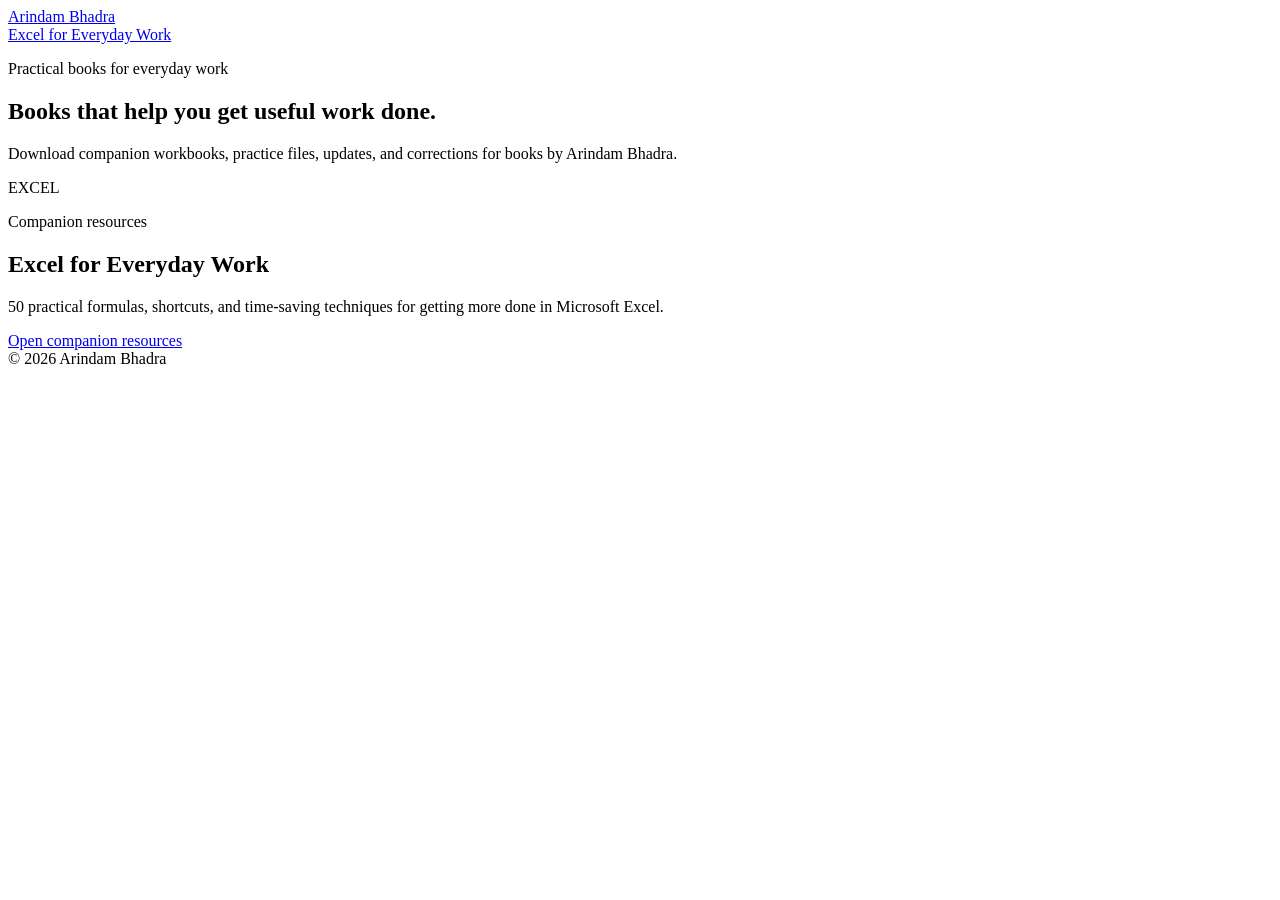
==== index.html @ acb65450 "Initialize author companion site" ====
<!doctype html>
<html lang="en">
<head>
  <meta charset="utf-8" />
  <meta name="viewport" content="width=device-width, initial-scale=1" />
  <meta name="description" content="Companion resources for practical books by Arindam Bhadra." />
  <title>Arindam Bhadra | Books & Companion Resources</title>
  <link rel="stylesheet" href="/styles.css" />
</head>
<body>
  <header class="site-header">
    <a class="brand" href="/">Arindam Bhadra</a>
    <nav><a href="/excel/">Excel for Everyday Work</a></nav>
  </header>
  <main class="shell">
    <section class="hero">
      <p class="eyebrow">Practical books for everyday work</p>
      <h1>Books that help you get useful work done.</h1>
      <p class="lede">Download companion workbooks, practice files, updates, and corrections for books by Arindam Bhadra.</p>
    </section>
    <section class="book-grid" aria-label="Books">
      <article class="book-card">
        <div class="book-mark">EXCEL</div>
        <div>
          <p class="eyebrow">Companion resources</p>
          <h2>Excel for Everyday Work</h2>
          <p>50 practical formulas, shortcuts, and time-saving techniques for getting more done in Microsoft Excel.</p>
          <a class="button" href="/excel/">Open companion resources</a>
        </div>
      </article>
    </section>
  </main>
  <footer>© <span id="year"></span> Arindam Bhadra</footer>
  <script>document.getElementById('year').textContent = new Date().getFullYear();</script>
</body>
</html>
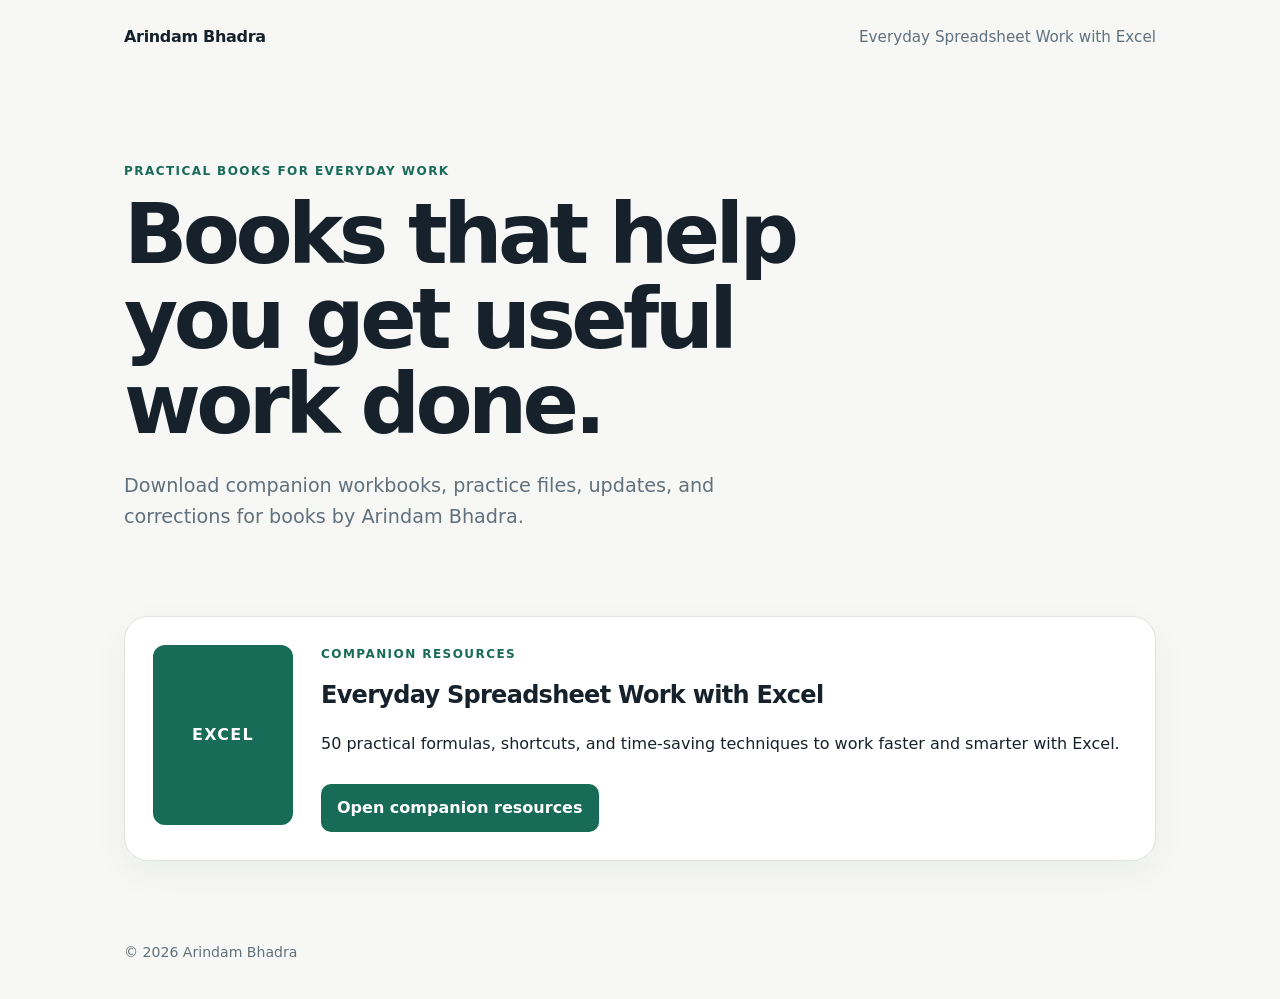
==== commit bd0bcfc1: "Update homepage with new book title" ====
--- a/index.html
+++ b/index.html
@@ -10,7 +10,7 @@
 <body>
   <header class="site-header">
     <a class="brand" href="/">Arindam Bhadra</a>
-    <nav><a href="/excel/">Excel for Everyday Work</a></nav>
+    <nav><a href="/excel/">Everyday Spreadsheet Work with Excel</a></nav>
   </header>
   <main class="shell">
     <section class="hero">
@@ -23,8 +23,8 @@
         <div class="book-mark">EXCEL</div>
         <div>
           <p class="eyebrow">Companion resources</p>
-          <h2>Excel for Everyday Work</h2>
-          <p>50 practical formulas, shortcuts, and time-saving techniques for getting more done in Microsoft Excel.</p>
+          <h2>Everyday Spreadsheet Work with Excel</h2>
+          <p>50 practical formulas, shortcuts, and time-saving techniques to work faster and smarter with Excel.</p>
           <a class="button" href="/excel/">Open companion resources</a>
         </div>
       </article>
--- a/styles.css
+++ b/styles.css
@@ -0,0 +1 @@
+:root{--ink:#17212b;--muted:#61707d;--paper:#f7f8f5;--card:#fff;--accent:#176b57;--accent2:#e8f2ee;--line:#dfe5e1}*{box-sizing:border-box}html{scroll-behavior:smooth}body{margin:0;background:var(--paper);color:var(--ink);font-family:Inter,ui-sans-serif,system-ui,-apple-system,BlinkMacSystemFont,"Segoe UI",sans-serif;line-height:1.6}.site-header{max-width:1080px;margin:auto;padding:24px;display:flex;justify-content:space-between;align-items:center;gap:24px}.brand{font-weight:800;color:var(--ink);text-decoration:none;letter-spacing:-.02em}.site-header nav a{color:var(--muted);text-decoration:none;font-size:.95rem}.shell{max-width:1080px;margin:auto;padding:56px 24px 80px}.hero{max-width:760px;padding:32px 0 64px}.eyebrow{text-transform:uppercase;letter-spacing:.12em;font-size:.75rem;font-weight:800;color:var(--accent);margin:0 0 12px}.hero h1,.resource-hero h1{font-size:clamp(2.4rem,7vw,5.2rem);line-height:1.02;letter-spacing:-.055em;margin:0 0 24px;max-width:900px}.resource-hero h1{font-size:clamp(2.2rem,6vw,4.5rem)}.lede{font-size:1.2rem;color:var(--muted);max-width:700px}.book-grid{display:grid;gap:24px}.book-card{background:var(--card);border:1px solid var(--line);border-radius:24px;padding:28px;display:grid;grid-template-columns:140px 1fr;gap:28px;box-shadow:0 12px 35px rgba(23,33,43,.05)}.book-mark{height:180px;border-radius:12px;background:var(--accent);color:white;display:grid;place-items:center;font-weight:900;letter-spacing:.08em}.book-card h2,.resources h2{margin:0 0 8px;letter-spacing:-.03em}.button{display:inline-block;margin-top:12px;background:var(--accent);color:white;text-decoration:none;font-weight:750;padding:11px 16px;border-radius:10px}.button.secondary{background:var(--accent2);color:var(--accent)}.resource-hero{padding:36px 0 48px;max-width:850px}.notice{background:var(--accent2);border-radius:16px;padding:18px 20px;margin:0 0 32px}.resources{display:grid;grid-template-columns:repeat(3,1fr);gap:18px}.resource{background:white;border:1px solid var(--line);border-radius:18px;padding:22px}.resource h3{margin:0 0 8px}.resource p{color:var(--muted);min-height:72px}.meta{font-size:.86rem;color:var(--muted)}.help{margin-top:44px;border-top:1px solid var(--line);padding-top:30px;max-width:760px}footer{max-width:1080px;margin:auto;padding:0 24px 36px;color:var(--muted);font-size:.88rem}@media(max-width:720px){.site-header{align-items:flex-start;flex-direction:column}.shell{padding-top:20px}.book-card{grid-template-columns:1fr}.book-mark{height:110px}.resources{grid-template-columns:1fr}.resource p{min-height:0}}
